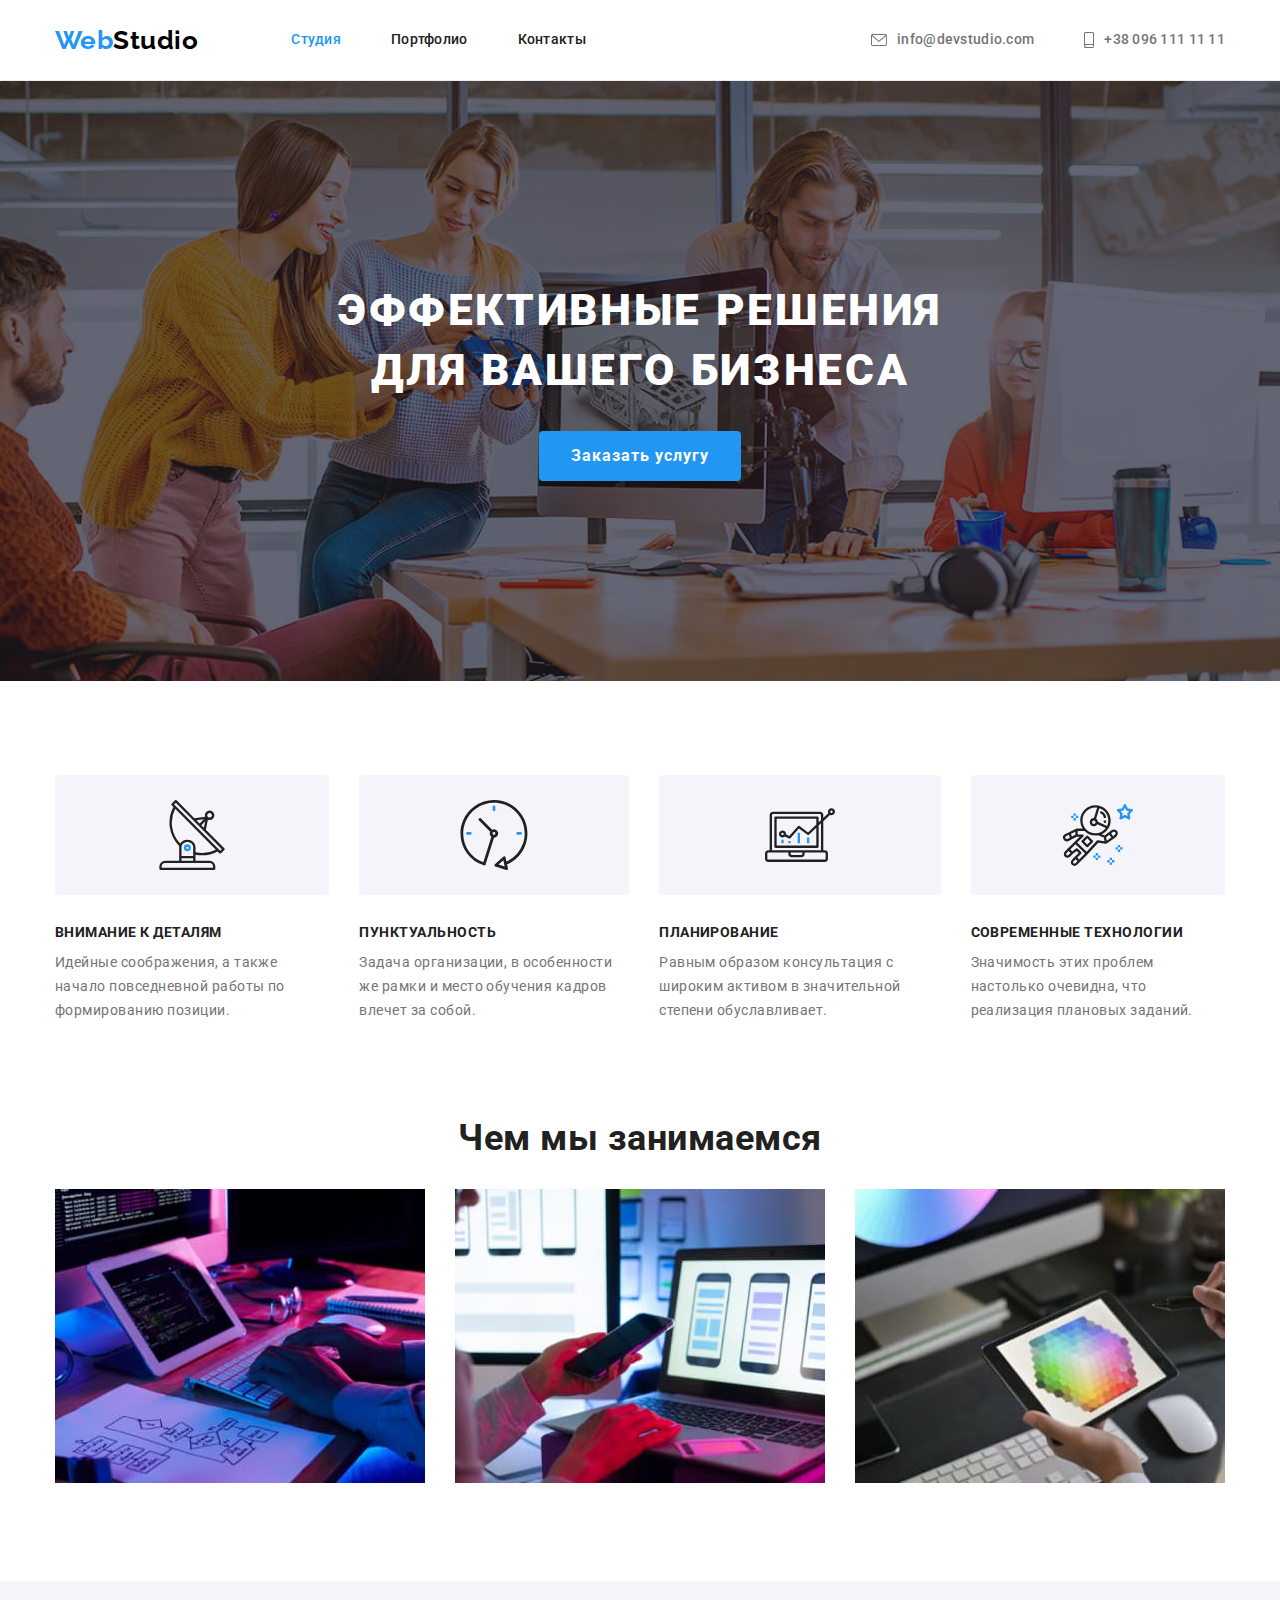
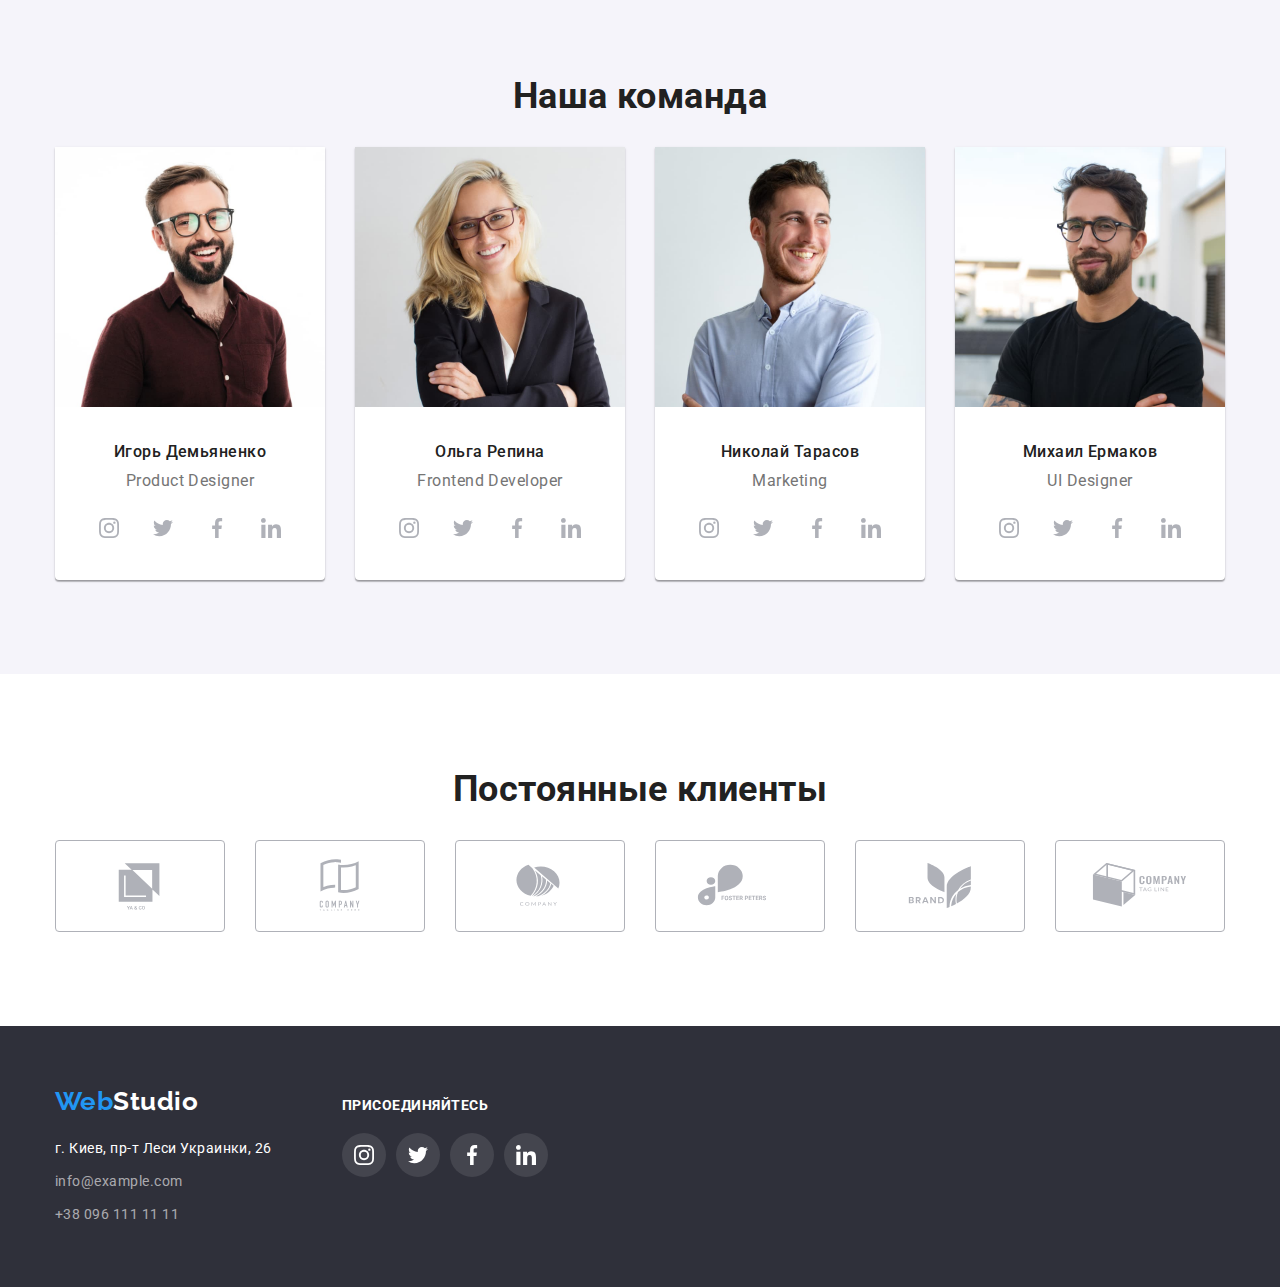
==== index.html @ 3fee4bf1 "Initial commit" ====
<!DOCTYPE html>
<html lang="ru">

<head>
    <meta charset="UTF-8">
    <meta http-equiv="X-UA-Compatible" content="IE=edge">
    <meta name="viewport" content="width=device-width, initial-scale=1.0">
    <title>WebStudio</title>
    <link rel="preconnect" href="https://fonts.googleapis.com">
    <link rel="preconnect" href="https://fonts.gstatic.com" crossorigin>
    <link
        href="https://fonts.googleapis.com/css2?family=Raleway:wght@700&family=Roboto:wght@400;500;700;900&display=swap"
        rel="stylesheet">
    <link rel="stylesheet"
        href="https://cdnjs.cloudflare.com/ajax/libs/modern-normalize/1.1.0/modern-normalize.min.css">
    <link rel="stylesheet" href="./css/styles.css">
</head>

<body class="page">
    <!--Шапка-->
    <header class="page-header">
        <div class="container nav">
            <nav class="main-nav">
                <a lang="en" href="./index.html" class="logo"><span class="logo-type">Web</span>Studio</a>
                <ul class="site-nav list">
                    <li class="item"><a href="./index.html" class="site-nav-link current">Студия</a></li>
                    <li class="item"><a href="./portfolio.html" class="site-nav-link">Портфолио</a></li>
                    <li class="item"><a href="" class="site-nav-link">Контакты</a></li>
                </ul>
            </nav>
            <ul class="contacts-nav list">
                <li class="item">
                    <a lang="en" href="mailto:info@devstudio.com" class="contact">
                        <svg class="contact-icon">
                            <use href="./images/sprite.svg#icon-letter"></use>
                        </svg>info@devstudio.com
                    </a>
                </li>
                <li class="item">
                    <a href="tel:+380961111111" class="contact">
                        <svg class="contact-icon tel">
                            <use href="./images/sprite.svg#icon-smartphone"></use>
                        </svg>+38 096 111 11 11
                    </a>
                </li>
            </ul>
        </div>
    </header>
    <!-- Главный контент -->
    <main>
        <!--Герой-->
        <section class="hero">
            <h1 class="hero-title">Эффективные решения <br>для вашего бизнеса</h1>
            <button type="button" class="button-hero">Заказать услугу</button>
        </section>
        <!--Особенности-->
        <section class="section features">
            <div class="container features">
                <h2 class="section-title" hidden>Особенности</h2>
                <ul class="features-list list">
                    <li class="item">
                        <div class="features-icon-bg">
                            <svg class="icon attention">
                                <use href="./images/sprite.svg#icon-antenna"></use>
                            </svg>
                        </div>
                        <h3 class="title">Внимание к деталям</h3>
                        <p class="features-text">Идейные соображения, а также начало повседневной работы по формированию
                            позиции.</p>
                    </li>
                    <li class="item">
                        <div class="features-icon-bg">
                            <svg class="icon punctuality">
                                <use href="./images/sprite.svg#icon-clock"></use>
                            </svg>
                        </div>
                        <h3 class="title">Пунктуальность</h3>
                        <p class="features-text">Задача организации, в особенности же рамки и место обучения кадров
                            влечет за собой.</p>
                    </li>
                    <li class="item">
                        <div class="features-icon-bg">
                            <svg class="icon plan">
                                <use href="./images/sprite.svg#icon-diagram"></use>
                            </svg>
                        </div>
                        <h3 class="title">Планирование</h3>
                        <p class="features-text">Равным образом консультация с широким активом в значительной степени
                            обуславливает.</p>
                    </li>
                    <li class="item">
                        <div class="features-icon-bg">
                            <svg class="icon technology">
                                <use href="./images/sprite.svg#icon-astronaut"></use>
                            </svg>
                        </div>
                        <h3 class="title">Современные технологии</h3>
                        <p class="features-text">Значимость этих проблем настолько очевидна, что реализация плановых
                            заданий.</p>
                    </li>
                </ul>
            </div>
        </section>
        <!--Чем занимаются-->
        <section class="section abilities">
            <div class="container abilities">
                <h2 class="section-title">Чем мы занимаемся</h2>
                <ul class="abilities-list list">
                    <li class="item">
                        <img src="./images/whatwedo/layout.jpg" alt="Верстка" width="370">
                    </li>
                    <li class="item">
                        <img src="./images/whatwedo/styling.jpg" alt="Дизайн" width="370">
                    </li>
                    <li class="item">
                        <img src="./images/whatwedo/decor.jpg" alt="Оформление" width="370">
                    </li>
                </ul>
            </div>
        </section>
        <!--Команда-->
        <section class="section team">
            <div class="container">
                <h2 class="section-title">Наша команда</h2>
                <ul class="team-list list">
                    <li class="item">
                        <img src="./images/team/igor.jpg" alt="Фото Игорь Демьяненко" width="270" class="photo">
                        <div class="item-name">
                            <h3 class="title">Игорь Демьяненко</h3>
                            <p lang="en" class="profession">Product Designer</p>
                            <ul class="social-links list">
                                <li class="link-item"><a class="link" href="https://www.instagram.com/" target="_blank" rel="noopener noreferrer">
                                        <svg class="link-icon">
                                            <use href="./images/sprite.svg#icon-instagram"></use>
                                        </svg>
                                    </a>
                                </li>
                                <li class="link-item"><a class="link" href="https://twitter.com/" target="_blank" rel="noopener noreferrer">
                                        <svg class="link-icon">
                                            <use href="./images/sprite.svg#icon-twitter"></use>
                                        </svg>
                                    </a>
                                </li>
                                <li class="link-item"><a class="link" href="https://facebook.com/" target="_blank" rel="noopener noreferrer">
                                        <svg class="link-icon">
                                            <use href="./images/sprite.svg#icon-facebook"></use>
                                        </svg>
                                    </a>
                                </li>
                                <li class="link-item"><a class="link likedin" href="https://www.linkedin.com/" target="_blank"
                                        rel="noopener noreferrer">
                                        <svg class="link-icon">
                                            <use href="./images/sprite.svg#icon-linkedin"></use>
                                        </svg>
                                    </a>
                                </li>
                            </ul>
                        </div>
                    </li>
                    <li class="item">
                        <img src="./images/team/olga.jpg" alt="Фото Ольга Репина" width="270" class="photo">
                        <div class="item-name">
                            <h3 class="title">Ольга Репина</h3>
                            <p lang="en" class="profession">Frontend Developer</p>
                            <ul class="social-links list">
                                <li class="link-item"><a class="link" href="https://www.instagram.com/" target="_blank" rel="noopener noreferrer">
                                        <svg class="link-icon">
                                            <use href="./images/sprite.svg#icon-instagram"></use>
                                        </svg>
                                    </a>
                                </li>
                                <li class="link-item"><a class="link" href="https://twitter.com/" target="_blank" rel="noopener noreferrer">
                                        <svg class="link-icon">
                                            <use href="./images/sprite.svg#icon-twitter"></use>
                                        </svg>
                                    </a>
                                </li>
                                <li class="link-item"><a class="link" href="https://facebook.com/" target="_blank" rel="noopener noreferrer">
                                        <svg class="link-icon">
                                            <use href="./images/sprite.svg#icon-facebook"></use>
                                        </svg>
                                    </a>
                                </li>
                                <li class="link-item"><a class="link likedin" href="https://www.linkedin.com/" target="_blank"
                                        rel="noopener noreferrer">
                                        <svg class="link-icon">
                                            <use href="./images/sprite.svg#icon-linkedin"></use>
                                        </svg>
                                    </a>
                                </li>
                            </ul>
                        </div>
                    </li>
                    <li class="item">
                        <img src="./images/team/nikolay.jpg" alt="Фото Николай Тарасов" width="270" class="photo">
                        <div class="item-name">
                            <h3 class="title">Николай Тарасов</h3>
                            <p lang="en" class="profession">Marketing</p>
                            <ul class="social-links list">
                                <li class="link-item"><a class="link" href="https://www.instagram.com/" target="_blank" rel="noopener noreferrer">
                                        <svg class="link-icon">
                                            <use href="./images/sprite.svg#icon-instagram"></use>
                                        </svg>
                                    </a>
                                </li>
                                <li class="link-item"><a class="link" href="https://twitter.com/" target="_blank" rel="noopener noreferrer">
                                        <svg class="link-icon">
                                            <use href="./images/sprite.svg#icon-twitter"></use>
                                        </svg>
                                    </a>
                                </li>
                                <li class="link-item"><a class="link" href="https://facebook.com/" target="_blank" rel="noopener noreferrer">
                                        <svg class="link-icon">
                                            <use href="./images/sprite.svg#icon-facebook"></use>
                                        </svg>
                                    </a>
                                </li>
                                <li class="link-item"><a class="link likedin" href="https://www.linkedin.com/" target="_blank"
                                        rel="noopener noreferrer">
                                        <svg class="link-icon">
                                            <use href="./images/sprite.svg#icon-linkedin"></use>
                                        </svg>
                                    </a>
                                </li>
                            </ul>
                        </div>
                    </li>
                    <li class="item">
                        <img src="./images/team/michael.jpg" alt="Фото Михаил Ермаков" width="270" class="photo">
                        <div class="item-name">
                            <h3 class="title">Михаил Ермаков</h3>
                            <p lang="en" class="profession">UI Designer</p>
                            <ul class="social-links list">
                                <li class="link-item"><a class="link" href="https://www.instagram.com/" target="_blank" rel="noopener noreferrer">
                                        <svg class="link-icon">
                                            <use href="./images/sprite.svg#icon-instagram"></use>
                                        </svg>
                                    </a>
                                </li>
                                <li class="link-item"><a class="link" href="https://twitter.com/" target="_blank" rel="noopener noreferrer">
                                        <svg class="link-icon">
                                            <use href="./images/sprite.svg#icon-twitter"></use>
                                        </svg>
                                    </a>
                                </li>
                                <li class="link-item"><a class="link" href="https://facebook.com/" target="_blank" rel="noopener noreferrer">
                                        <svg class="link-icon">
                                            <use href="./images/sprite.svg#icon-facebook"></use>
                                        </svg>
                                    </a>
                                </li>
                                <li class="link-item"><a class="link likedin" href="https://www.linkedin.com/" target="_blank"
                                        rel="noopener noreferrer">
                                        <svg class="link-icon">
                                            <use href="./images/sprite.svg#icon-linkedin"></use>
                                        </svg>
                                    </a>
                                </li>
                            </ul>
                        </div>
                    </li>
                </ul>
            </div>
        </section>
        <section class="section clients">
            <div class="container">
                <h2 class="section-title">Постоянные клиенты</h2>
                <ul class="clients-list list">
                    <li class="client-item">
                        <a class="client-link" href="">
                            <svg class="client-icon">
                                <use href="./images/sprite.svg#icon-company1"></use>
                            </svg>
                        </a>
                    </li>
                    <li class="client-item">
                        <a class="client-link" href="">
                            <svg class="client-icon">
                                <use href="./images/sprite.svg#icon-company2"></use>
                            </svg>
                        </a>
                    </li>
                    <li class="client-item">
                        <a class="client-link" href="">
                            <svg class="client-icon">
                                <use href="./images/sprite.svg#icon-company3"></use>
                            </svg>
                        </a>
                    </li>
                    <li class="client-item">
                        <a class="client-link" href="">
                            <svg class="client-icon">
                                <use href="./images/sprite.svg#icon-company4"></use>
                            </svg>
                        </a>
                    </li>
                    <li class="client-item">
                        <a class="client-link" href="">
                            <svg class="client-icon">
                                <use href="./images/sprite.svg#icon-company5"></use>
                            </svg>
                        </a>
                    </li>
                    <li class="client-item">
                        <a class="client-link" href="">
                            <svg class="client-icon">
                                <use href="./images/sprite.svg#icon-company6"></use>
                            </svg>
                        </a>
                    </li>
                </ul>
            </div>
        </section>
    </main>
    <!--Футер-->
    <footer class="footer">
        <div class="container">
            <div class="footer-adress">
                <a lang="en" href="./index.html" class="logo-footer"><span class="logo-type">Web</span>Studio</a>
                <address class="address">
                    <ul class="address-list list">
                        <li class="item"><a href="https://goo.gl/maps/7h8aDrKKwfjGKreX9" target="_blank" rel="noopener noreferrer"
                                class="address-nav">г. Киев, пр-т
                                Леси Украинки, 26</a> </li>
                        <li class="item"><a href="mailto:info@devstudio.com" class="contact-footer mail">info@example.com</a> </li>
                        <li class="item"><a href="tel:+380961111111" class="contact-footer">+38 096 111 11 11</a> </li>
                    </ul>
                </address>
            </div>
            <div class="social-footer">
                <h2 class="title">присоединяйтесь</h2>
                <ul class="link-footer list">
                    <li class="link-item">
                        <a class="link" href="https://www.instagram.com/" target="_blank" rel="noopener noreferrer">
                            <svg class="link-icon">
                                <use href="./images/sprite.svg#icon-instagram"></use>
                            </svg>
                        </a>
                    </li>
                    <li class="link-item">
                        <a class="link" href="https://twitter.com/" target="_blank" rel="noopener noreferrer">
                            <svg class="link-icon">
                                <use href="./images/sprite.svg#icon-twitter"></use>
                            </svg>
                        </a>
                    </li>
                    <li class="link-item">
                        <a class="link" href="https://facebook.com/" target="_blank" rel="noopener noreferrer">
                            <svg class="link-icon">
                                <use href="./images/sprite.svg#icon-facebook"></use>
                            </svg>
                        </a>
                    </li>
                    <li class="link-item">
                        <a class="link" href="https://www.linkedin.com/" target="_blank" rel="noopener noreferrer">
                            <svg class="link-icon">
                                <use href="./images/sprite.svg#icon-linkedin"></use>
                            </svg>
                        </a>
                    </li>
                </ul>
            </div>
        </div>
    </footer>
</body>

</html>
---- css/styles.css ----
:root {
    --primary-text-color: #757575;
    --text-title-color: #212121;
    --accent-color: #2196F3;
    --primary-bg-color: #FFFFFF;
}

/* Styles for index.html */

.page {
    background-color: var(--primary-bg-color);
    color: var(--primary-text-color);
    font-family: Roboto, sans-serif;
    letter-spacing: 0.03em;
}

.list {
    list-style: none;
    margin-top: 0;
    margin-bottom: 0;
    padding: 0;
}

/* Page Header */

.container {
    width: 1200px;
    margin: 0 auto;
    padding: 0 15px;
}

/* Logo */

.logo {
    color: #000000;
    font-family: Raleway, sans-serif;
    font-weight: 700;
    font-size: 26px;
    line-height: 1.19;
    text-decoration: none;
}

.logo-type {
    color: var(--accent-color);
}

/* Site-nav */
.page-header {
    border-bottom: 1px solid #ECECEC;
}

.container.nav {
    display: flex;
    align-items: center;
}

.main-nav {
    display: flex;
    align-items: center;
}

.main-nav .logo {
    margin-right: 93px;
}

.site-nav {
    display: flex;
}

.site-nav .item:not(:last-child) {
    margin-right: 50px;
}

.site-nav-link {
    display: block;
    padding-top: 32px;
    padding-bottom: 32px;

    color: var(--text-title-color);
    font-weight: 500;
    font-size: 14px;
    line-height: 1.14;
    letter-spacing: 0.02em;
    text-decoration: none;
}

.site-nav-link:hover,
.site-nav-link:focus {
    color: var(--accent-color);
}

.site-nav-link.current {
    color: var(--accent-color);
}

/* Contacts-nav */
.contacts-nav {
    display: flex;
    margin-left: auto;
}

.contacts-nav .item+.item {
    margin-left: 50px;
}

.contacts-nav .contact {
    display: flex;
    padding-top: 32px;
    padding-bottom: 32px;
    align-items: center;

    color: var(--primary-text-color);
    font-weight: 500;
    font-size: 14px;
    line-height: 1.14;
    letter-spacing: 0.02em;
    text-decoration: none;
}

.contacts-nav .contact:hover,
.contacts-nav .contact:focus {
    color: var(--accent-color);
}

.contact-icon {
    width: 16px;
    height: 12px;
    margin-right: 10px;
    fill: currentColor;
}
.contact-icon.tel {
    width: 10px;
    height: 16px;
}
/* Hero */

.hero {
    max-width: 1600px;
    height: 600px;
    margin-left: auto;
    margin-right: auto;
    padding-top: 200px;
    padding-bottom: 200px;

    background-color: #2F303A;
    background-image: linear-gradient(to right, 
        rgba(47, 48, 58, 0.4), rgba(47, 48, 58, 0.4)),
        url(../images/hero/meeting.jpg);
    background-repeat: no-repeat;
    background-size: cover;
    background-position: center;
}

.hero-title {
    margin-top: 0;
    margin-bottom: 30px;

    color: #ffffff;
    font-weight: 900;
    font-size: 44px;
    line-height: 1.36;
    text-align: center;
    letter-spacing: 0.06em;
    text-transform: uppercase;
}

.button-hero {
    margin: 0 auto;
    display: inline-block;
    min-width: 200px;
    min-height: 50px;
    border-width: 0;
    border-radius: 4px;
    padding: 10px 32px;

    background: #2196F3;
    color: #FFFFFF;
    box-shadow: 0px 4px 4px rgba(0, 0, 0, 0.15);
    font-family: inherit;
    font-weight: 700;
    font-size: 16px;
    line-height: 1.88;
    display: flex;
    align-items: center;
    text-align: center;
    letter-spacing: 0.06em;
}


.section-title {
    margin-top: 0;
    margin-bottom: 30px;

    color: var(--text-title-color);
    font-weight: 700;
    font-size: 36px;
    line-height: 1.17;
    text-align: center;
}

/* Features */

.section.features {
    padding-top: 94px;
    padding-bottom: 94px;
}
.features-list {
    display: flex;
}

.features-list .item {
    width: calc((100%-90px)/4);
}

.features-list .item:not(:last-child) {
    margin-right: 30px;
}

.features-icon-bg {
    display: flex;
    height: 120px;
    margin-bottom: 30px;
    justify-content: center;
    align-items: center;

    background-color: #F5F4FA;
    border-radius: 4px;

}

.features-list .icon {
    width: 70px;
    height: 70px;
}
.features .title {
    margin-top: 0;
    margin-bottom: 10px;

    color: var(--text-title-color);
    font-weight: 700;
    font-size: 14px;
    line-height: 1.14;
    text-transform: uppercase;
}

.features-text {
    margin-top: 0;
    margin-bottom: 0%;

    font-size: 14px;
    line-height: 1.71;
}

/* Abilities */

.section.abilities {
    padding-bottom: 94px;
}
.abilities-list {
    display: flex;
}

.abilities-list .item:not(:last-child) {
    margin-right: 30px;
}

/* Team */

.section.team {
    padding-top: 94px;
    padding-bottom: 94px;
    background-color: #F5F4FA;
}

.team-list {
    display: flex;
}

.team-list .item {
    background-color: var(--primary-bg-color);
    box-shadow: 0px 1px 3px rgba(0, 0, 0, 0.12),
        0px 1px 1px rgba(0, 0, 0, 0.14),
        0px 2px 1px rgba(0, 0, 0, 0.2);
    border-radius: 0px 0px 4px 4px;
}

.team-list .item:not(:last-child) {
    margin-right: 30px;
}

.team-list .item-name {
    display: block;
    padding-top: 30px;
    padding-bottom: 30px;
}
.team-list .title {
    margin-top: 0;
    margin-bottom: 10px;

    color: var(--text-title-color);
    font-weight: 500;
    font-size: 16px;
    line-height: 1.19;
    text-align: center;
}

.team-list .profession {
    margin-top: 0;
    margin-bottom: 16px;

    font-size: 16px;
    line-height: 1.19;
    text-align: center;
}

.social-links {
    display: flex;
    justify-content: center;
}
.social-links .link {
    display: flex;
    align-items: center;
    justify-content: center;
    width: 44px;
    height: 44px;
    border-radius: 50%;
    color: #AFB1B8;
}
.social-links .link-item:not(:last-child) {
    margin-right: 10px;
}

.social-links .link:hover {
    background-color: var(--accent-color);
    color: var(--primary-bg-color);
}
.social-links .link-icon {
    width: 20px;
    height: 20px;
    fill: currentColor;
}

/* Clients */

.section.clients {
    padding-top: 94px;
    padding-bottom: 94px;
}

.clients-list {
    display: flex;
}

.client-link {
    display: flex;
    width: 170px;
    height: 92px;
    justify-content: center;
    align-items: center;

    border: 1px solid #AFB1B8;
    border-radius: 4px;
    color: #AFB1B8;
}

.clients-list .client-item:not(:last-child) {
    margin-right: 30px;
}

.client-link a {
    display: block;
}
.client-link:hover,
.client-link:focus {
    border-color: var(--accent-color);
    color: var(--accent-color);
}
.client-icon {
    width: 106px;
    height: 60px;
    fill: currentColor;
}
/* Footer */

.footer {
    padding-top: 60px;
    padding-bottom: 60px;
    background-color: #2F303A;
}
.footer .container {
    display: flex;
    align-items: baseline;
}

.footer-adress {
    margin-right: 70px;
}
.logo-footer {
    display: inline-block;
    margin-bottom: 20px;

    color: #ffffff;
    font-family: Raleway, sans-serif;
    font-weight: 700;
    font-size: 26px;
    line-height: 1.19;
    text-decoration: none;
}

.address {
    font-style: normal;
}

.address-list .item:not(:last-child) {
    margin-bottom: 9px;
}
.address-nav {
    color: #ffffff;
    font-size: 14px;
    line-height: 1.71;
    text-decoration: none;
}

.contact-footer {
    color: rgba(255, 255, 255, 0.6);
    font-size: 14px;
    line-height: 1.71;
    text-decoration: none;
}

.footer .contact-footer:hover,
.footer .contact-footer:focus {
    color: var(--accent-color);
}

.social-footer .title {
    margin-top: 0;
    margin-bottom: 20px;
    font-family: 'Roboto';
    font-weight: 700;
    font-size: 14px;
    line-height: 16px;
    text-transform: uppercase;
    
    color: #FFFFFF;
}
.link-footer {
    display: flex;
}

.link-footer .link {
    display: flex;
    align-items: center;
    justify-content: center;
    width: 44px;
    height: 44px;
    border-radius: 50%;
    background-color: rgba(255, 255, 255, 0.1);;
    color: var(--primary-bg-color);
}

.link-footer .link-item:not(:last-child) {
    margin-right: 10px;
}

.link-footer .link:hover,
.link-footer .link:focus {
    background-color: var(--accent-color);
}
.link-footer .link-icon {
    width: 20px;
    height: 20px;
    fill: currentColor;
}
/* Styles for portfolio.html */

.portfolio {
    padding-top: 94px;
    padding-bottom: 94px;
}

.filter {
    display: flex;
    margin-bottom: 50px;
    justify-content: center;
}

.filter .item:not(:last-child) {
    margin-right: 8px;
}

.projects {
    display: flex;
    flex-wrap: wrap;
}

.projects .item {
    width: 370px;
    margin-right: 30px;
    margin-bottom: 30px;
}
.projects .item-name {
    padding-left: 24px;
    padding-top: 20px;
    padding-bottom: 20px;
    padding-right: 24px;

    border-bottom: 1px solid #EEEEEE;
    border-left: 1px solid #EEEEEE;
    border-right: 1px solid #EEEEEE;    
}

.projects .item:nth-child(3n) {
    margin-right: 0;
}

.projects .item:nth-last-child(-n+3) {
    margin-bottom: 0;
}

.portfolio-title,
.project-title {
    margin-top: 0;
    margin-bottom: 4px;

    color: var(--text-title-color);
    font-weight: 700;
    font-size: 18px;
    line-height: 2;
    letter-spacing: 0.06em;
    text-decoration: none;
}

.projects-link {
    display: block;
    color: var(--primary-text-color);
    text-decoration: none;
}
.projects .photo {
    display: block;
}

.projects-link:hover,
.projects-link:focus {
    box-shadow: 0px 1px 1px rgba(0, 0, 0, 0.12),
    0px 4px 4px rgba(0, 0, 0, 0.06),
    1px 4px 6px rgba(0, 0, 0, 0.16);
}

.projects-direction {
    margin-top: 0;
    margin-bottom: 0;

    font-size: 16px;
    line-height: 1.88;
}

.button-filter {
    display: inline-block;
    padding: 6px 22px;
    min-height: 38px;
    border-width: 0;
    border-radius: 4px;

    background-color: #F5F4FA;
    color: var(--text-title-color);
    font-family: inherit;
    font-weight: 500;
    font-size: 16px;
    line-height: 1.63;
    text-align: center;
    cursor: pointer;
}

.button-filter:hover,
.button-filter:focus,
.button-filter:active {
    background-color: var(--accent-color);
    color: #ffffff;
    box-shadow: 0px 3px 1px rgba(0, 0, 0, 0.1),
        0px 1px 2px rgba(0, 0, 0, 0.08),
        0px 2px 2px rgba(0, 0, 0, 0.12);
}
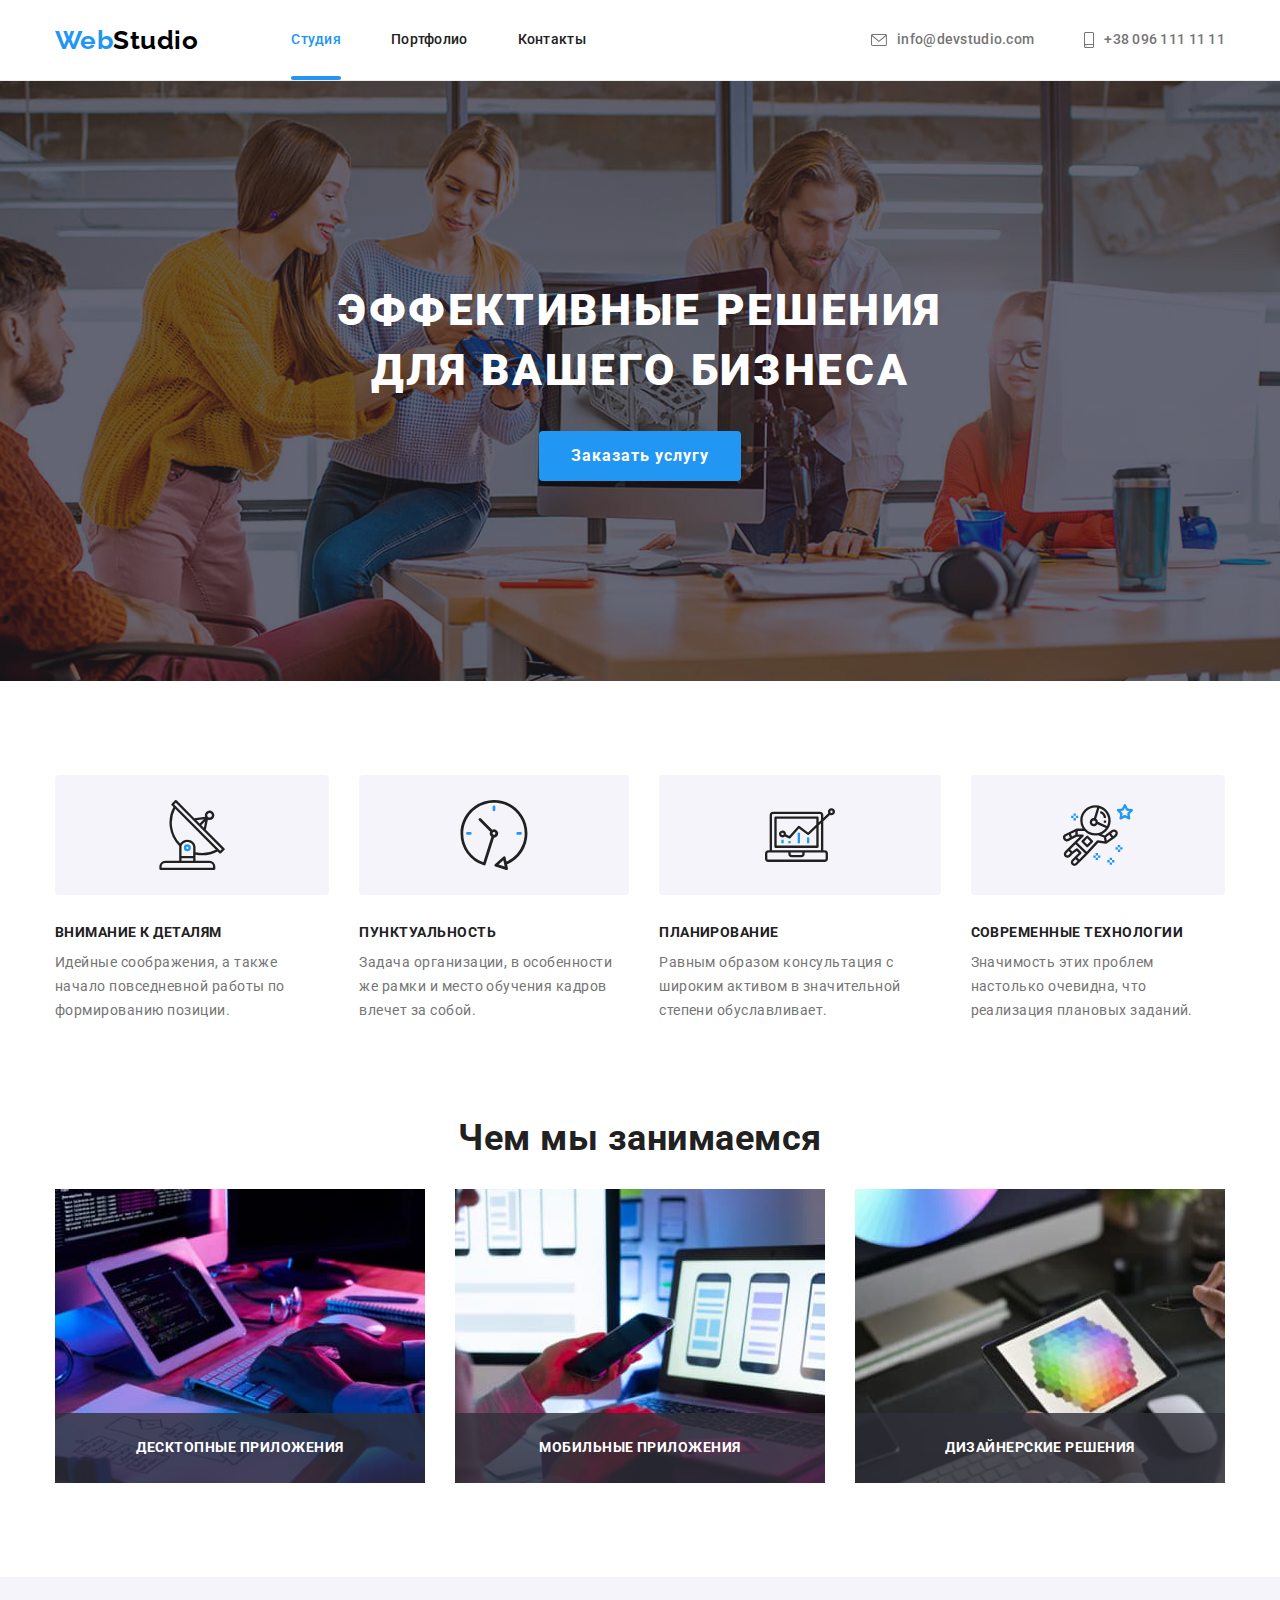
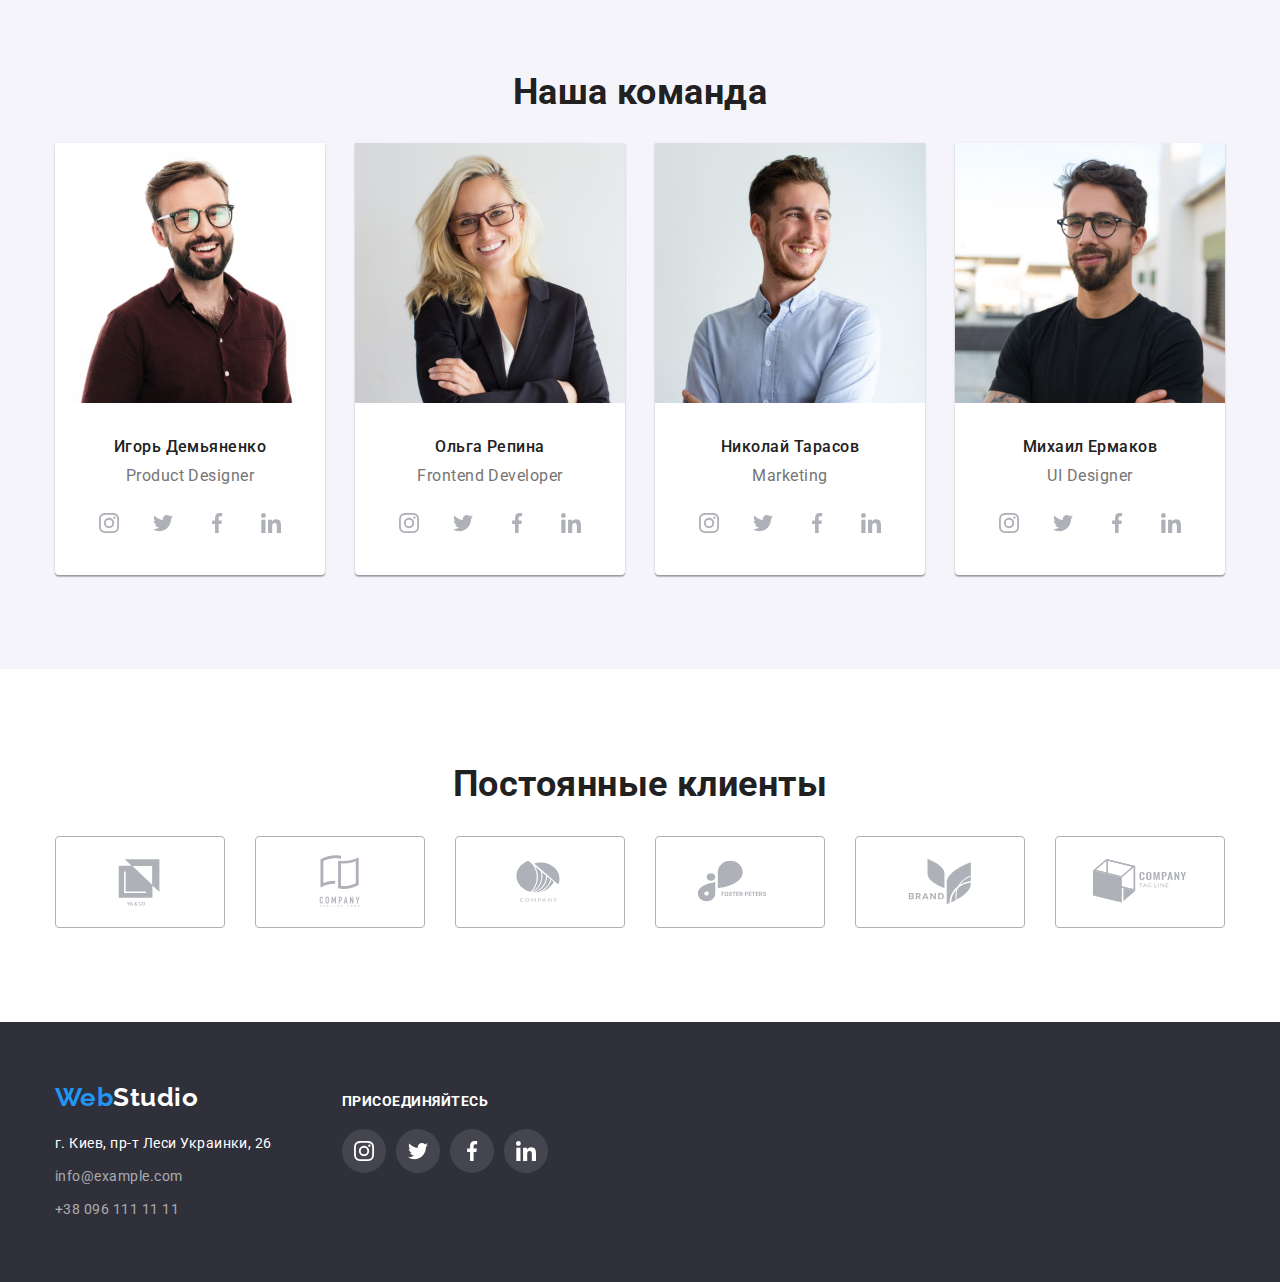
==== commit d3e36a90: "Добавил оформление для портфолио." ====
--- a/index.html
+++ b/index.html
@@ -107,13 +107,22 @@
                 <h2 class="section-title">Чем мы занимаемся</h2>
                 <ul class="abilities-list list">
                     <li class="item">
-                        <img src="./images/whatwedo/layout.jpg" alt="Верстка" width="370">
-                    </li>
-                    <li class="item">
-                        <img src="./images/whatwedo/styling.jpg" alt="Дизайн" width="370">
-                    </li>
-                    <li class="item">
-                        <img src="./images/whatwedo/decor.jpg" alt="Оформление" width="370">
+                        <div class="item-overlay">
+                            <img src="./images/whatwedo/layout.jpg" alt="Верстка" width="370">
+                            <h3 class="item-title">Десктопные приложения</h3>
+                        </div>
+                    </li>
+                    <li class="item">
+                        <div class="item-overlay">
+                            <img src="./images/whatwedo/styling.jpg" alt="Дизайн" width="370">
+                            <h3 class="item-title">Мобильные приложения</h3>
+                        </div>
+                    </li>
+                    <li class="item">
+                        <div class="item-overlay">
+                            <img src="./images/whatwedo/decor.jpg" alt="Оформление" width="370">
+                            <h3 class="item-title">Дизайнерские решения</h3>
+                        </div>
                     </li>
                 </ul>
             </div>
@@ -262,6 +271,7 @@
                 </ul>
             </div>
         </section>
+        <!-- Клиенты -->
         <section class="section clients">
             <div class="container">
                 <h2 class="section-title">Постоянные клиенты</h2>
--- a/css/styles.css
+++ b/css/styles.css
@@ -3,6 +3,8 @@
     --text-title-color: #212121;
     --accent-color: #2196F3;
     --primary-bg-color: #FFFFFF;
+    --secondary-bg-color: #F5F4FA;
+    --secondary-text-color: #FFFFFF;
 }
 
 /* Styles for index.html */
@@ -75,6 +77,7 @@
     display: block;
     padding-top: 32px;
     padding-bottom: 32px;
+    position: relative;
 
     color: var(--text-title-color);
     font-weight: 500;
@@ -91,6 +94,18 @@
 
 .site-nav-link.current {
     color: var(--accent-color);
+}
+
+.site-nav-link.current::after {
+    display: inline-block;
+    position: absolute;
+    bottom: 0;
+    left: 0;
+    content: '';
+    width: 100%;
+    height: 4px;
+    background-color: var(--accent-color);
+    border-radius: 2px;
 }
 
 /* Contacts-nav */
@@ -155,7 +170,7 @@
     margin-top: 0;
     margin-bottom: 30px;
 
-    color: #ffffff;
+    color: var(--secondary-text-color);
     font-weight: 900;
     font-size: 44px;
     line-height: 1.36;
@@ -173,8 +188,8 @@
     border-radius: 4px;
     padding: 10px 32px;
 
-    background: #2196F3;
-    color: #FFFFFF;
+    background: var(--accent-color);
+    color: var(--secondary-text-color);
     box-shadow: 0px 4px 4px rgba(0, 0, 0, 0.15);
     font-family: inherit;
     font-weight: 700;
@@ -223,7 +238,7 @@
     justify-content: center;
     align-items: center;
 
-    background-color: #F5F4FA;
+    background-color: var(--secondary-bg-color);
     border-radius: 4px;
 
 }
@@ -260,16 +275,44 @@
     display: flex;
 }
 
+.abilities-list img {
+    display: block;
+}
+
 .abilities-list .item:not(:last-child) {
     margin-right: 30px;
 }
 
+.abilities-list .item-overlay {
+    position: relative;
+}
+
+.abilities-list .item-title {
+    display: flex;
+    justify-content: center;
+    align-items: center;
+    margin-top: 0;
+    margin-bottom: 0;
+    position: absolute;
+    bottom: 0;
+    left: 0;
+    width: 100%;
+    height: 70px;
+
+    font-weight: 700;
+    font-size: 14px;
+    line-height: 1.14;
+    text-transform: uppercase;
+    
+    background-color: rgba(47, 48, 58, 0.8);
+    color: var(--secondary-text-color)
+}
 /* Team */
 
 .section.team {
     padding-top: 94px;
     padding-bottom: 94px;
-    background-color: #F5F4FA;
+    background-color: var(--secondary-bg-color);
 }
 
 .team-list {
@@ -399,7 +442,7 @@
     display: inline-block;
     margin-bottom: 20px;
 
-    color: #ffffff;
+    color: var(--secondary-text-color);
     font-family: Raleway, sans-serif;
     font-weight: 700;
     font-size: 26px;
@@ -415,7 +458,7 @@
     margin-bottom: 9px;
 }
 .address-nav {
-    color: #ffffff;
+    color: var(--secondary-text-color);
     font-size: 14px;
     line-height: 1.71;
     text-decoration: none;
@@ -442,7 +485,7 @@
     line-height: 16px;
     text-transform: uppercase;
     
-    color: #FFFFFF;
+    color: var(--secondary-text-color);
 }
 .link-footer {
     display: flex;
@@ -472,6 +515,7 @@
     height: 20px;
     fill: currentColor;
 }
+
 /* Styles for portfolio.html */
 
 .portfolio {
@@ -499,6 +543,40 @@
     margin-right: 30px;
     margin-bottom: 30px;
 }
+
+.projects .item-overlay {
+    position: relative;
+    overflow: hidden;
+}
+
+.projects .item-description {
+    margin-top: 0;
+    margin-bottom: 0;
+    padding-left: 24px;
+    padding-right: 24px;
+    padding-bottom: 63px;
+    padding-top: 63px;
+    position: absolute;
+    bottom: 0;
+    left: 0;
+    width: 100%;
+    height: 100%;
+
+    font-size: 18px;
+    line-height: 1.56;
+    text-align: left;
+    
+    color: var(--secondary-text-color);
+    background-color: rgba(33, 150, 243, 0.9);
+    
+    transform: translateY(100%);
+    transition: transform 250ms cubic-bezier(0.4, 0, 0.2, 1);
+}
+
+.projects-link:hover .item-description {
+    transform: translate(0);
+}
+
 .projects .item-name {
     padding-left: 24px;
     padding-top: 20px;
@@ -562,7 +640,7 @@
     border-width: 0;
     border-radius: 4px;
 
-    background-color: #F5F4FA;
+    background-color: var(--secondary-bg-color);
     color: var(--text-title-color);
     font-family: inherit;
     font-weight: 500;
@@ -576,7 +654,7 @@
 .button-filter:focus,
 .button-filter:active {
     background-color: var(--accent-color);
-    color: #ffffff;
+    color: var(--secondary-text-color);
     box-shadow: 0px 3px 1px rgba(0, 0, 0, 0.1),
         0px 1px 2px rgba(0, 0, 0, 0.08),
         0px 2px 2px rgba(0, 0, 0, 0.12);
